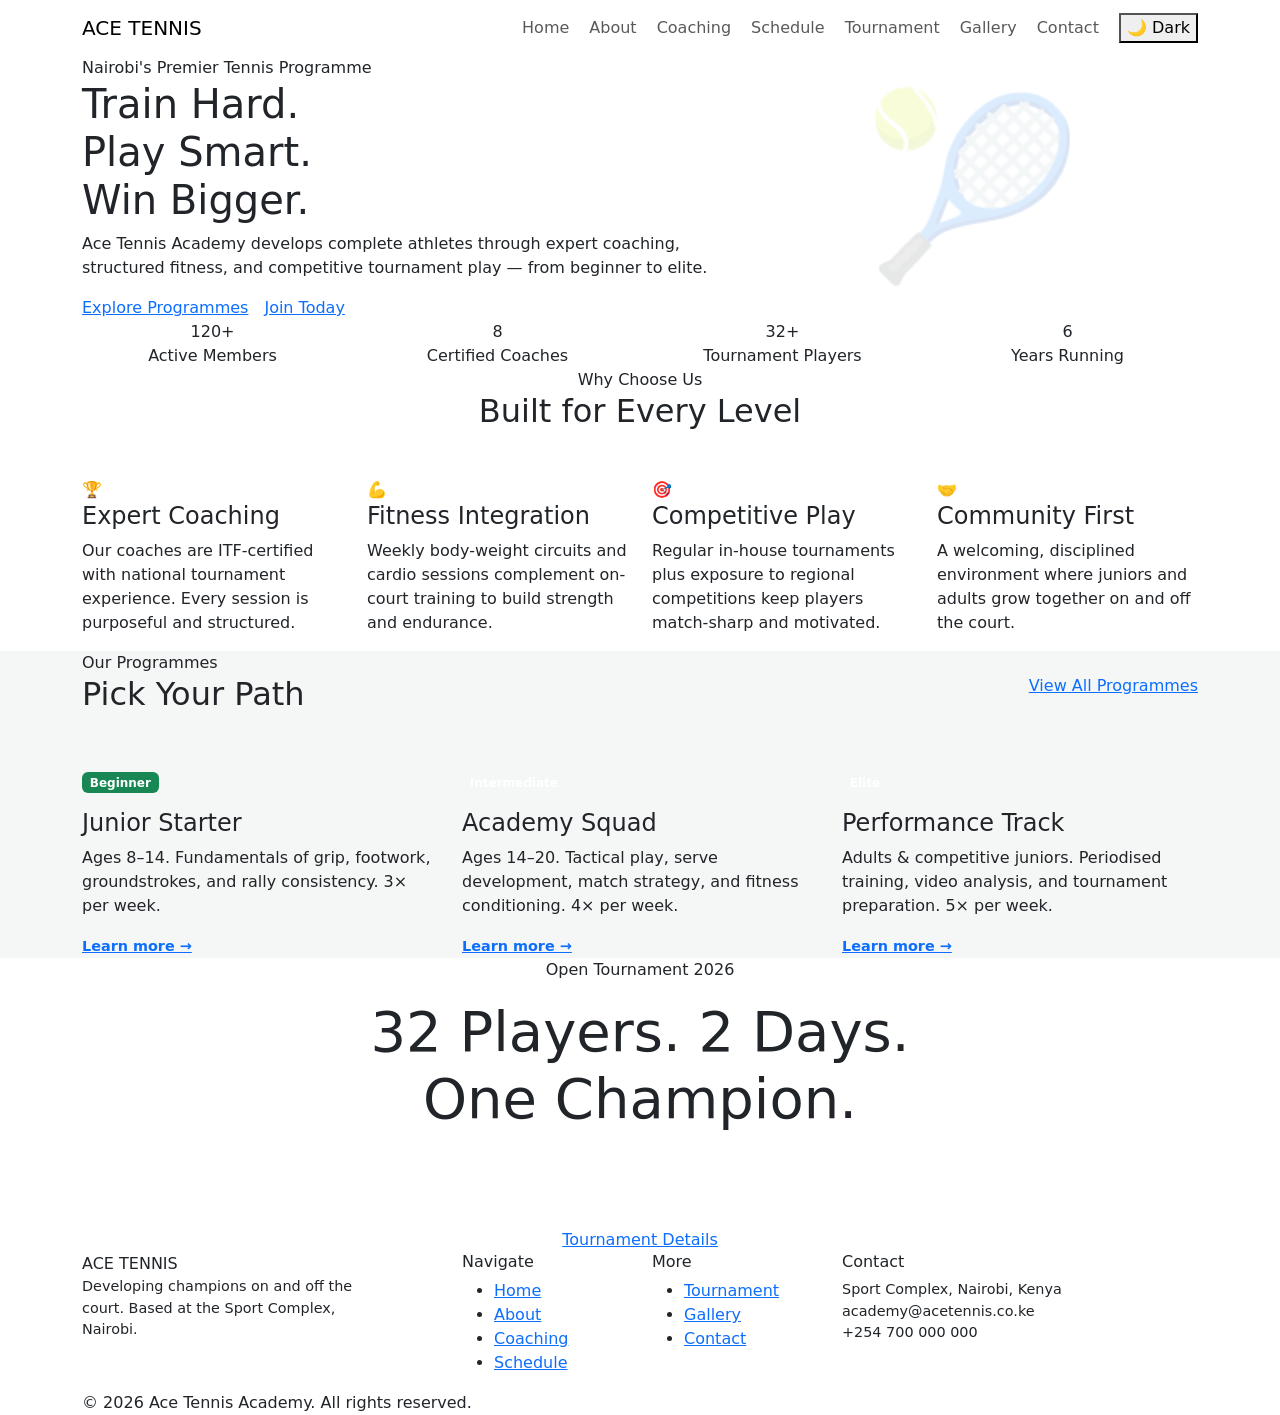
==== tennis-academy/index.html @ 1da019b3 "Add index.html" ====
<!DOCTYPE html>
<html lang="en">
<head>
  <meta charset="UTF-8" />
  <meta name="viewport" content="width=device-width, initial-scale=1.0" />
  <title>Ace Tennis Academy | Home</title>
  <link rel="stylesheet" href="https://cdn.jsdelivr.net/npm/bootstrap@5.3.3/dist/css/bootstrap.min.css" />
  <link rel="stylesheet" href="css/style.css" />
</head>
<body>

<!-- ── Navbar ── -->
<nav class="navbar navbar-expand-lg sticky-top">
  <div class="container">
    <a class="navbar-brand" href="index.html">ACE <span>TENNIS</span></a>
    <button class="navbar-toggler" type="button" data-bs-toggle="collapse" data-bs-target="#navMenu" aria-controls="navMenu" aria-expanded="false" aria-label="Toggle navigation">
      <span class="navbar-toggler-icon"></span>
    </button>
    <div class="collapse navbar-collapse" id="navMenu">
      <ul class="navbar-nav ms-auto align-items-lg-center gap-lg-1">
        <li class="nav-item"><a class="nav-link" href="index.html">Home</a></li>
        <li class="nav-item"><a class="nav-link" href="about.html">About</a></li>
        <li class="nav-item"><a class="nav-link" href="coaching.html">Coaching</a></li>
        <li class="nav-item"><a class="nav-link" href="schedule.html">Schedule</a></li>
        <li class="nav-item"><a class="nav-link" href="tournament.html">Tournament</a></li>
        <li class="nav-item"><a class="nav-link" href="gallery.html">Gallery</a></li>
        <li class="nav-item"><a class="nav-link" href="contact.html">Contact</a></li>
        <li class="nav-item ms-lg-2">
          <button id="darkModeToggle">🌙 Dark</button>
        </li>
      </ul>
    </div>
  </div>
</nav>

<!-- ── Hero ── -->
<section class="hero">
  <div class="container">
    <div class="row align-items-center">
      <div class="col-lg-7">
        <span class="hero-tag">Nairobi's Premier Tennis Programme</span>
        <h1>Train Hard.<br><span>Play Smart.</span><br>Win Bigger.</h1>
        <p>Ace Tennis Academy develops complete athletes through expert coaching, structured fitness, and competitive tournament play — from beginner to elite.</p>
        <div class="d-flex flex-wrap gap-3">
          <a href="coaching.html" class="btn-gold">Explore Programmes</a>
          <a href="contact.html" class="btn-outline-gold">Join Today</a>
        </div>
      </div>
      <div class="col-lg-5 d-none d-lg-block text-center mt-4 mt-lg-0">
        <div style="font-size: 11rem; opacity: 0.15; line-height:1;">🎾</div>
      </div>
    </div>
  </div>
  <div class="hero-court-line"></div>
</section>

<!-- ── Stats ── -->
<div class="stats-bar">
  <div class="container">
    <div class="row g-4 text-center">
      <div class="col-6 col-md-3 stat-item reveal">
        <div class="stat-number">120+</div>
        <div class="stat-label">Active Members</div>
      </div>
      <div class="col-6 col-md-3 stat-item reveal">
        <div class="stat-number">8</div>
        <div class="stat-label">Certified Coaches</div>
      </div>
      <div class="col-6 col-md-3 stat-item reveal">
        <div class="stat-number">32+</div>
        <div class="stat-label">Tournament Players</div>
      </div>
      <div class="col-6 col-md-3 stat-item reveal">
        <div class="stat-number">6</div>
        <div class="stat-label">Years Running</div>
      </div>
    </div>
  </div>
</div>

<!-- ── Why Ace ── -->
<section>
  <div class="container">
    <div class="text-center mb-5 reveal">
      <span class="section-eyebrow">Why Choose Us</span>
      <h2 class="section-title">Built for Every Level</h2>
      <div class="section-divider mx-auto"></div>
    </div>
    <div class="row g-4">
      <div class="col-md-6 col-lg-3 reveal">
        <div class="card-feature">
          <div class="card-feature-icon">🏆</div>
          <h4>Expert Coaching</h4>
          <p>Our coaches are ITF-certified with national tournament experience. Every session is purposeful and structured.</p>
        </div>
      </div>
      <div class="col-md-6 col-lg-3 reveal">
        <div class="card-feature">
          <div class="card-feature-icon">💪</div>
          <h4>Fitness Integration</h4>
          <p>Weekly body-weight circuits and cardio sessions complement on-court training to build strength and endurance.</p>
        </div>
      </div>
      <div class="col-md-6 col-lg-3 reveal">
        <div class="card-feature">
          <div class="card-feature-icon">🎯</div>
          <h4>Competitive Play</h4>
          <p>Regular in-house tournaments plus exposure to regional competitions keep players match-sharp and motivated.</p>
        </div>
      </div>
      <div class="col-md-6 col-lg-3 reveal">
        <div class="card-feature">
          <div class="card-feature-icon">🤝</div>
          <h4>Community First</h4>
          <p>A welcoming, disciplined environment where juniors and adults grow together on and off the court.</p>
        </div>
      </div>
    </div>
  </div>
</section>

<!-- ── Programmes Preview ── -->
<section style="background: #f4f7f5;">
  <div class="container">
    <div class="row align-items-center mb-5">
      <div class="col-md-8 reveal">
        <span class="section-eyebrow">Our Programmes</span>
        <h2 class="section-title">Pick Your Path</h2>
        <div class="section-divider"></div>
      </div>
      <div class="col-md-4 text-md-end reveal">
        <a href="coaching.html" class="btn-gold">View All Programmes</a>
      </div>
    </div>
    <div class="row g-4">
      <div class="col-md-4 reveal">
        <div class="card-feature">
          <span class="badge bg-success mb-3">Beginner</span>
          <h4>Junior Starter</h4>
          <p>Ages 8–14. Fundamentals of grip, footwork, groundstrokes, and rally consistency. 3× per week.</p>
          <a href="coaching.html" class="text-green fw-semibold" style="font-size:0.9rem;">Learn more →</a>
        </div>
      </div>
      <div class="col-md-4 reveal">
        <div class="card-feature">
          <span class="badge mb-3" style="background:var(--green-mid);">Intermediate</span>
          <h4>Academy Squad</h4>
          <p>Ages 14–20. Tactical play, serve development, match strategy, and fitness conditioning. 4× per week.</p>
          <a href="coaching.html" class="text-green fw-semibold" style="font-size:0.9rem;">Learn more →</a>
        </div>
      </div>
      <div class="col-md-4 reveal">
        <div class="card-feature">
          <span class="badge mb-3" style="background:var(--dark);">Elite</span>
          <h4>Performance Track</h4>
          <p>Adults & competitive juniors. Periodised training, video analysis, and tournament preparation. 5× per week.</p>
          <a href="coaching.html" class="text-green fw-semibold" style="font-size:0.9rem;">Learn more →</a>
        </div>
      </div>
    </div>
  </div>
</section>

<!-- ── Tournament CTA ── -->
<section style="background: var(--green-dark); color: var(--white);">
  <div class="container text-center reveal">
    <span class="hero-tag mb-3 d-inline-block">Open Tournament 2026</span>
    <h2 style="font-size: clamp(2rem,5vw,3.5rem); color: var(--white);">32 Players. 2 Days.<br>One Champion.</h2>
    <p style="color: rgba(255,255,255,0.75); max-width: 500px; margin: 1rem auto 2rem;">Group stage + knockout format. Register now — spots are limited.</p>
    <a href="tournament.html" class="btn-gold">Tournament Details</a>
  </div>
</section>

<!-- ── Footer ── -->
<footer>
  <div class="container">
    <div class="row g-4">
      <div class="col-lg-4">
        <div class="footer-brand">ACE <span>TENNIS</span></div>
        <p style="font-size:0.9rem; max-width:280px;">Developing champions on and off the court. Based at the Sport Complex, Nairobi.</p>
      </div>
      <div class="col-6 col-lg-2">
        <h6>Navigate</h6>
        <ul class="footer-links">
          <li><a href="index.html">Home</a></li>
          <li><a href="about.html">About</a></li>
          <li><a href="coaching.html">Coaching</a></li>
          <li><a href="schedule.html">Schedule</a></li>
        </ul>
      </div>
      <div class="col-6 col-lg-2">
        <h6>More</h6>
        <ul class="footer-links">
          <li><a href="tournament.html">Tournament</a></li>
          <li><a href="gallery.html">Gallery</a></li>
          <li><a href="contact.html">Contact</a></li>
        </ul>
      </div>
      <div class="col-lg-4">
        <h6>Contact</h6>
        <p style="font-size:0.9rem;">Sport Complex, Nairobi, Kenya<br>
        academy@acetennis.co.ke<br>
        +254 700 000 000</p>
      </div>
    </div>
    <div class="footer-bottom">
      &copy; 2026 Ace Tennis Academy. All rights reserved.
    </div>
  </div>
</footer>

<script src="https://cdn.jsdelivr.net/npm/bootstrap@5.3.3/dist/js/bootstrap.bundle.min.js"></script>
<script src="js/main.js"></script>
</body>
</html>
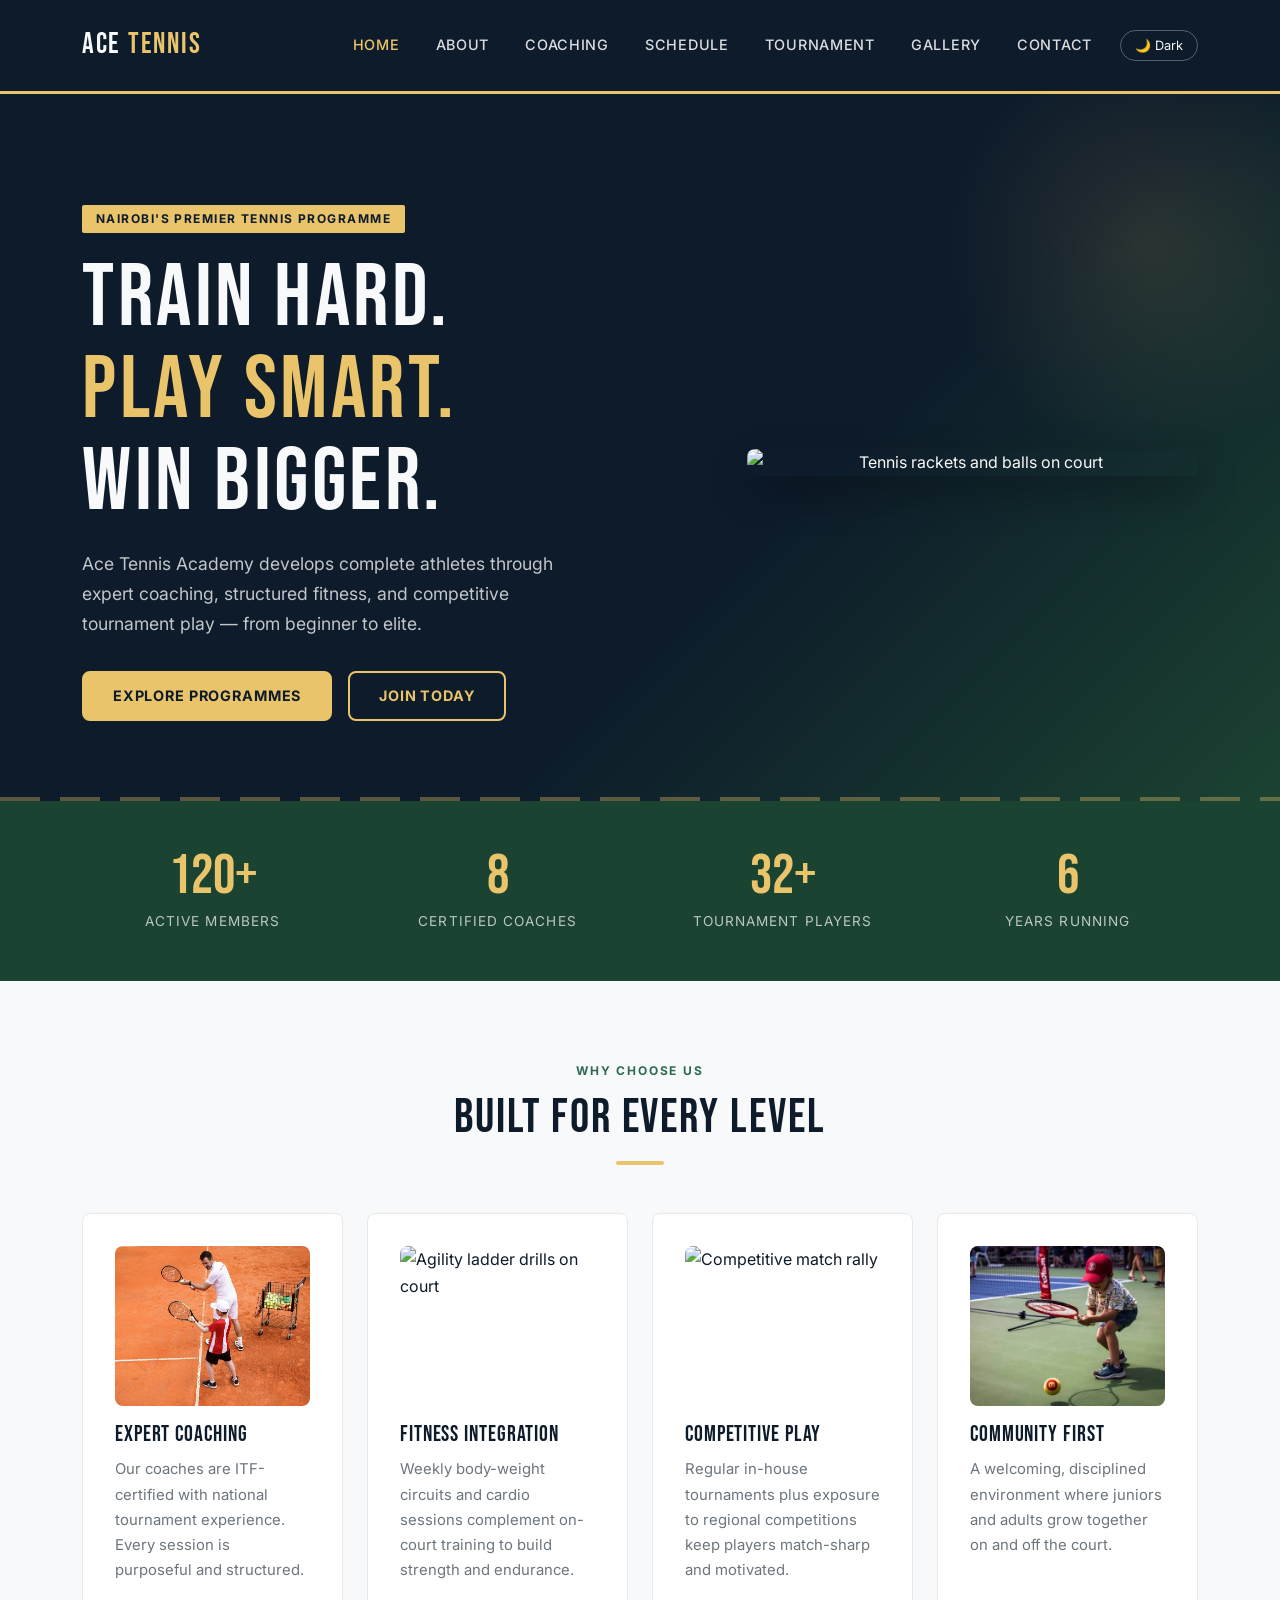
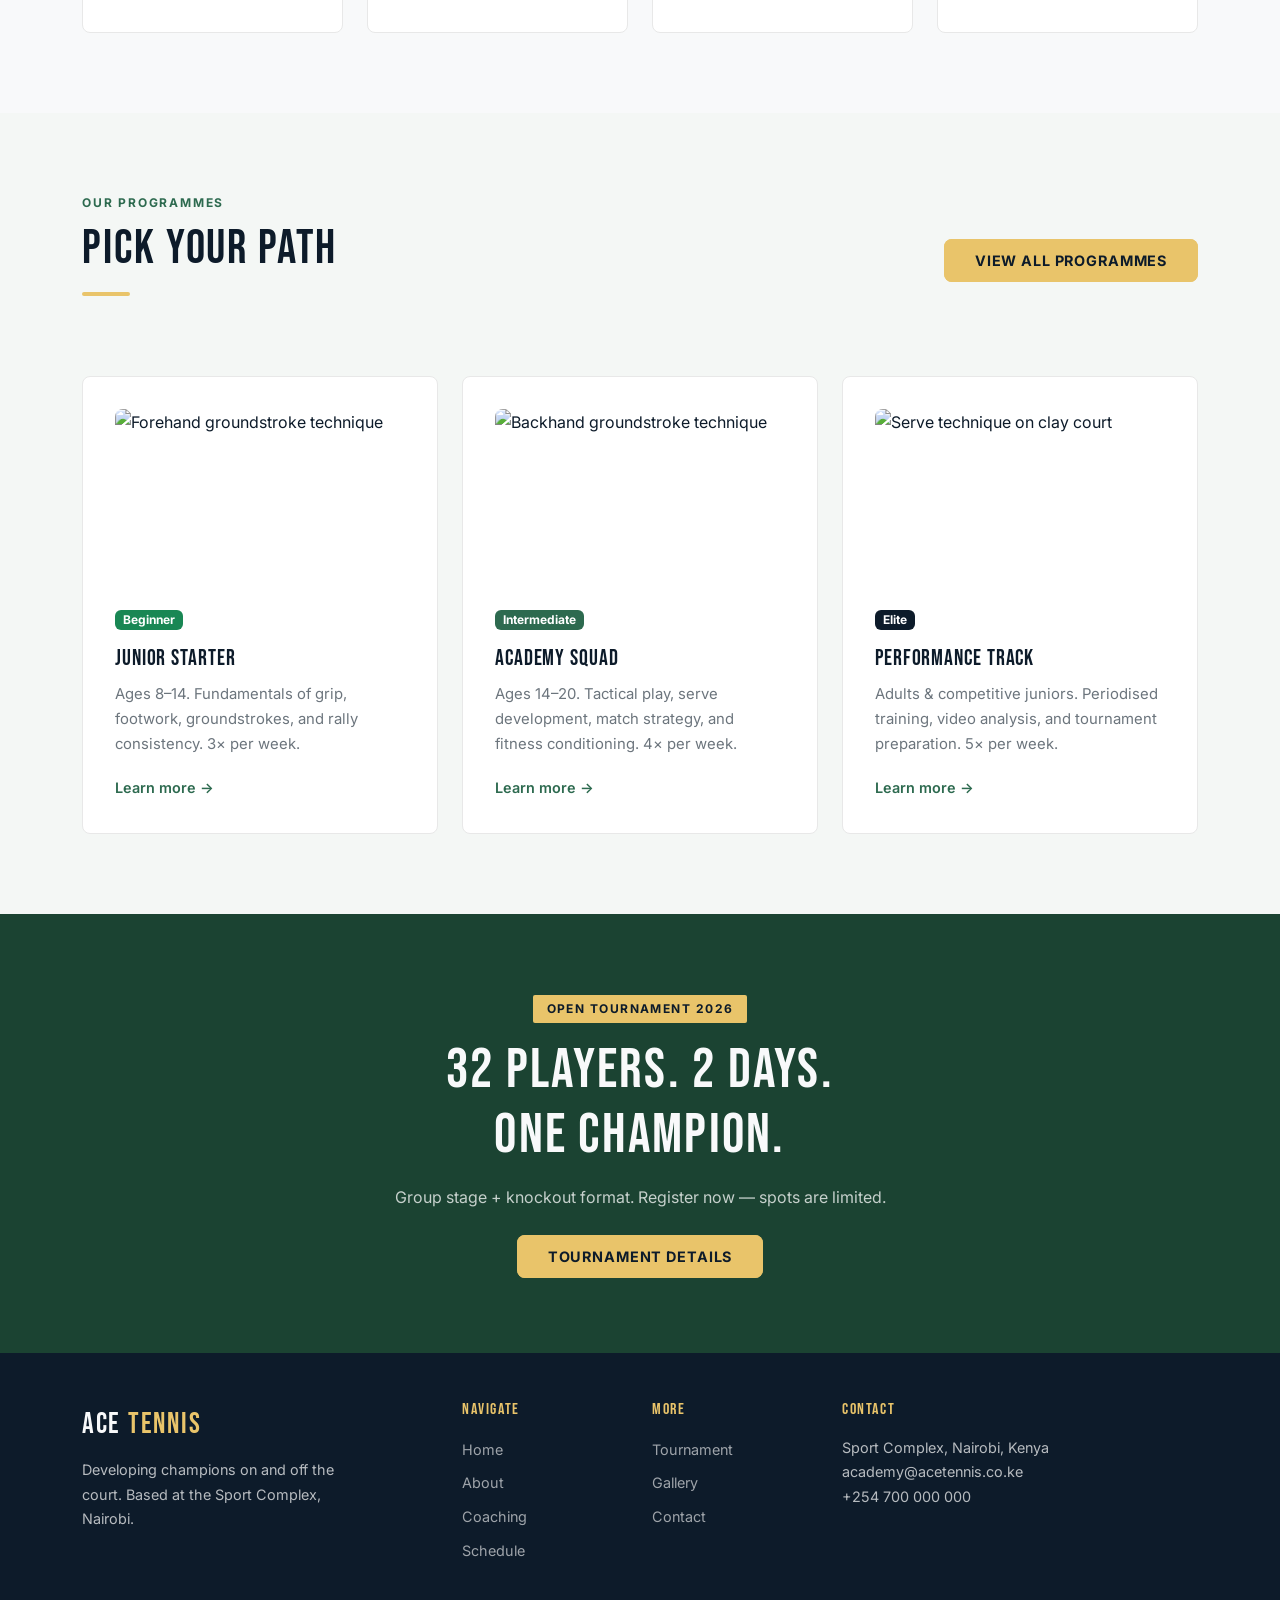
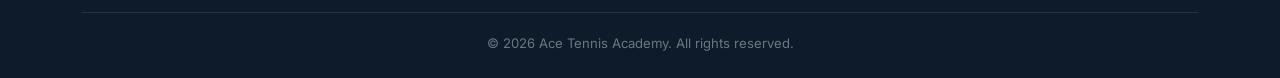
==== commit 15e661e1: "Replace homepage hero emoji with real photo and add images to feature cards" ====
--- a/tennis-academy/index.html
+++ b/tennis-academy/index.html
@@ -4,12 +4,15 @@
   <meta charset="UTF-8" />
   <meta name="viewport" content="width=device-width, initial-scale=1.0" />
   <title>Ace Tennis Academy | Home</title>
+  <!-- bootstrap first, then our custom styles on top -->
   <link rel="stylesheet" href="https://cdn.jsdelivr.net/npm/bootstrap@5.3.3/dist/css/bootstrap.min.css" />
   <link rel="stylesheet" href="css/style.css" />
 </head>
 <body>
 
-<!-- ── Navbar ── -->
+<!-- navbar — same markup on all 7 pages
+     sticky-top keeps it fixed while scrolling
+     navbar-expand-lg collapses to hamburger on mobile -->
 <nav class="navbar navbar-expand-lg sticky-top">
   <div class="container">
     <a class="navbar-brand" href="index.html">ACE <span>TENNIS</span></a>
@@ -33,7 +36,9 @@
   </div>
 </nav>
 
-<!-- ── Hero ── -->
+<!-- hero — big landing section with gradient background
+     col-lg-7/5 splits content and the decorative emoji on desktop
+     the emoji column is hidden on mobile (d-none d-lg-block) -->
 <section class="hero">
   <div class="container">
     <div class="row align-items-center">
@@ -47,14 +52,14 @@
         </div>
       </div>
       <div class="col-lg-5 d-none d-lg-block text-center mt-4 mt-lg-0">
-        <div style="font-size: 11rem; opacity: 0.15; line-height:1;">🎾</div>
+        <img src="images/gallery/hero-training.jpg" alt="Tennis rackets and balls on court" style="border-radius: var(--radius); max-height: 360px; object-fit: cover; box-shadow: 0 16px 40px rgba(0,0,0,0.3);">
       </div>
     </div>
   </div>
   <div class="hero-court-line"></div>
 </section>
 
-<!-- ── Stats ── -->
+<!-- stats — col-6 col-md-3 gives 2 columns on mobile, 4 on tablet+ -->
 <div class="stats-bar">
   <div class="container">
     <div class="row g-4 text-center">
@@ -78,7 +83,8 @@
   </div>
 </div>
 
-<!-- ── Why Ace ── -->
+<!-- why ace — 4 feature cards in a row
+     "reveal" class triggers the scroll-in animation from main.js -->
 <section>
   <div class="container">
     <div class="text-center mb-5 reveal">
@@ -89,28 +95,28 @@
     <div class="row g-4">
       <div class="col-md-6 col-lg-3 reveal">
         <div class="card-feature">
-          <div class="card-feature-icon">🏆</div>
+          <img src="images/gallery/coaching-session.jpg" alt="Coach training a junior player" style="width:100%; height:160px; object-fit:cover; border-radius:var(--radius); margin-bottom:1rem;">
           <h4>Expert Coaching</h4>
           <p>Our coaches are ITF-certified with national tournament experience. Every session is purposeful and structured.</p>
         </div>
       </div>
       <div class="col-md-6 col-lg-3 reveal">
         <div class="card-feature">
-          <div class="card-feature-icon">💪</div>
+          <img src="images/gallery/agility-ladder.jpg" alt="Agility ladder drills on court" style="width:100%; height:160px; object-fit:cover; border-radius:var(--radius); margin-bottom:1rem;">
           <h4>Fitness Integration</h4>
           <p>Weekly body-weight circuits and cardio sessions complement on-court training to build strength and endurance.</p>
         </div>
       </div>
       <div class="col-md-6 col-lg-3 reveal">
         <div class="card-feature">
-          <div class="card-feature-icon">🎯</div>
+          <img src="images/gallery/tournament-rally.jpg" alt="Competitive match rally" style="width:100%; height:160px; object-fit:cover; border-radius:var(--radius); margin-bottom:1rem;">
           <h4>Competitive Play</h4>
           <p>Regular in-house tournaments plus exposure to regional competitions keep players match-sharp and motivated.</p>
         </div>
       </div>
       <div class="col-md-6 col-lg-3 reveal">
         <div class="card-feature">
-          <div class="card-feature-icon">🤝</div>
+          <img src="images/gallery/young-beginner.jpg" alt="Young beginner learning tennis" style="width:100%; height:160px; object-fit:cover; border-radius:var(--radius); margin-bottom:1rem;">
           <h4>Community First</h4>
           <p>A welcoming, disciplined environment where juniors and adults grow together on and off the court.</p>
         </div>
@@ -119,7 +125,7 @@
   </div>
 </section>
 
-<!-- ── Programmes Preview ── -->
+<!-- programmes preview — shows 3 of the 6 programmes, links to full coaching page -->
 <section style="background: #f4f7f5;">
   <div class="container">
     <div class="row align-items-center mb-5">
@@ -135,6 +141,7 @@
     <div class="row g-4">
       <div class="col-md-4 reveal">
         <div class="card-feature">
+          <img src="images/gallery/forehand-drill.jpg" alt="Forehand groundstroke technique" style="width:100%; height:180px; object-fit:cover; border-radius:var(--radius); margin-bottom:1rem;">
           <span class="badge bg-success mb-3">Beginner</span>
           <h4>Junior Starter</h4>
           <p>Ages 8–14. Fundamentals of grip, footwork, groundstrokes, and rally consistency. 3× per week.</p>
@@ -143,6 +150,7 @@
       </div>
       <div class="col-md-4 reveal">
         <div class="card-feature">
+          <img src="images/gallery/backhand-drill.jpg" alt="Backhand groundstroke technique" style="width:100%; height:180px; object-fit:cover; border-radius:var(--radius); margin-bottom:1rem;">
           <span class="badge mb-3" style="background:var(--green-mid);">Intermediate</span>
           <h4>Academy Squad</h4>
           <p>Ages 14–20. Tactical play, serve development, match strategy, and fitness conditioning. 4× per week.</p>
@@ -151,6 +159,7 @@
       </div>
       <div class="col-md-4 reveal">
         <div class="card-feature">
+          <img src="images/gallery/serve-technique.jpg" alt="Serve technique on clay court" style="width:100%; height:180px; object-fit:cover; border-radius:var(--radius); margin-bottom:1rem;">
           <span class="badge mb-3" style="background:var(--dark);">Elite</span>
           <h4>Performance Track</h4>
           <p>Adults & competitive juniors. Periodised training, video analysis, and tournament preparation. 5× per week.</p>
@@ -161,7 +170,7 @@
   </div>
 </section>
 
-<!-- ── Tournament CTA ── -->
+<!-- tournament call to action -->
 <section style="background: var(--green-dark); color: var(--white);">
   <div class="container text-center reveal">
     <span class="hero-tag mb-3 d-inline-block">Open Tournament 2026</span>
@@ -171,7 +180,7 @@
   </div>
 </section>
 
-<!-- ── Footer ── -->
+<!-- footer — same on all pages -->
 <footer>
   <div class="container">
     <div class="row g-4">
--- a/tennis-academy/css/style.css
+++ b/tennis-academy/css/style.css
@@ -0,0 +1,535 @@
+/* style.css — all custom styles for the site
+   works on top of Bootstrap 5.3 which handles the grid and utilities */
+
+/* two fonts from google — Bebas Neue for headings, Inter for body */
+@import url('https://fonts.googleapis.com/css2?family=Bebas+Neue&family=Inter:wght@300;400;500;600;700&display=swap');
+
+/* colour palette + shared values
+   everything references these so if I change a colour it updates everywhere */
+:root {
+  --green-dark: #1B4332;
+  --green-mid:  #2D6A4F;
+  --gold:       #E9C46A;
+  --white:      #F8F9FA;
+  --dark:       #0D1B2A;
+  --grey:       #6C757D;
+  --radius:     8px;
+  --transition: 0.3s ease;
+}
+
+/* basic reset */
+*, *::before, *::after { box-sizing: border-box; margin: 0; padding: 0; }
+
+body {
+  font-family: 'Inter', sans-serif;
+  background-color: var(--white);
+  color: var(--dark);
+  line-height: 1.7;
+}
+
+h1, h2, h3, h4, h5, h6 {
+  font-family: 'Bebas Neue', sans-serif;
+  letter-spacing: 0.04em;
+  line-height: 1.15;
+}
+
+a { color: inherit; text-decoration: none; transition: color var(--transition); }
+
+img { max-width: 100%; display: block; }
+
+/* ── navbar ── */
+/* dark bg with gold underline, sticks to top on scroll */
+.navbar {
+  background-color: var(--dark) !important;
+  padding: 1rem 0;
+  border-bottom: 3px solid var(--gold);
+}
+
+.navbar-brand {
+  font-family: 'Bebas Neue', sans-serif;
+  font-size: 1.8rem;
+  color: var(--white) !important;
+  letter-spacing: 0.06em;
+}
+
+/* "TENNIS" part of the logo is gold */
+.navbar-brand span {
+  color: var(--gold);
+}
+
+.nav-link {
+  color: rgba(255,255,255,0.85) !important;
+  font-weight: 500;
+  font-size: 0.9rem;
+  letter-spacing: 0.05em;
+  text-transform: uppercase;
+  padding: 0.4rem 1rem !important;
+  transition: color var(--transition);
+}
+
+.nav-link:hover,
+.nav-link.active {
+  color: var(--gold) !important;
+}
+
+/* custom hamburger icon colour to match the theme */
+.navbar-toggler { border-color: var(--gold); }
+.navbar-toggler-icon {
+  background-image: url("data:image/svg+xml,%3csvg xmlns='http://www.w3.org/2000/svg' viewBox='0 0 30 30'%3e%3cpath stroke='%23E9C46A' stroke-linecap='round' stroke-miterlimit='10' stroke-width='2' d='M4 7h22M4 15h22M4 23h22'/%3e%3c/svg%3e");
+}
+
+/* ── hero (homepage) ── */
+.hero {
+  background: linear-gradient(135deg, var(--dark) 60%, var(--green-dark) 100%);
+  color: var(--white);
+  padding: 110px 0 80px;
+  position: relative;
+  overflow: hidden;
+}
+
+/* faint gold glow in the corner, just decorative */
+.hero::before {
+  content: '';
+  position: absolute;
+  top: -60px; right: -80px;
+  width: 420px; height: 420px;
+  border-radius: 50%;
+  background: radial-gradient(circle, rgba(233,196,106,0.12) 0%, transparent 70%);
+  pointer-events: none;
+}
+
+/* small gold tag above the hero heading */
+.hero-tag {
+  display: inline-block;
+  background: var(--gold);
+  color: var(--dark);
+  font-size: 0.75rem;
+  font-weight: 700;
+  letter-spacing: 0.12em;
+  text-transform: uppercase;
+  padding: 4px 14px;
+  border-radius: 2px;
+  margin-bottom: 1.2rem;
+}
+
+/* clamp = responsive font size without needing a media query */
+.hero h1 {
+  font-size: clamp(3rem, 8vw, 5.5rem);
+  line-height: 1.05;
+  margin-bottom: 1.2rem;
+}
+
+.hero h1 span { color: var(--gold); }
+
+.hero p {
+  font-size: 1.1rem;
+  color: rgba(255,255,255,0.75);
+  max-width: 520px;
+  margin-bottom: 2rem;
+}
+
+/* dashed gold line at the bottom of the hero */
+.hero-court-line {
+  position: absolute;
+  bottom: 0; left: 0; right: 0;
+  height: 4px;
+  background: repeating-linear-gradient(90deg, var(--gold) 0, var(--gold) 40px, transparent 40px, transparent 60px);
+  opacity: 0.35;
+}
+
+/* ── buttons ── */
+/* two variants: filled gold and outlined gold — they swap on hover */
+.btn-gold {
+  background: var(--gold);
+  color: var(--dark);
+  font-weight: 700;
+  font-size: 0.9rem;
+  letter-spacing: 0.06em;
+  text-transform: uppercase;
+  padding: 0.7rem 1.8rem;
+  border-radius: var(--radius);
+  border: 2px solid var(--gold);
+  transition: background var(--transition), color var(--transition);
+}
+
+.btn-gold:hover {
+  background: transparent;
+  color: var(--gold);
+}
+
+.btn-outline-gold {
+  background: transparent;
+  color: var(--gold);
+  font-weight: 700;
+  font-size: 0.9rem;
+  letter-spacing: 0.06em;
+  text-transform: uppercase;
+  padding: 0.7rem 1.8rem;
+  border-radius: var(--radius);
+  border: 2px solid var(--gold);
+  transition: background var(--transition), color var(--transition);
+}
+
+.btn-outline-gold:hover {
+  background: var(--gold);
+  color: var(--dark);
+}
+
+/* ── section headings ── */
+/* eyebrow = small label, title = big heading, divider = gold bar underneath */
+.section-eyebrow {
+  display: block;
+  font-size: 0.75rem;
+  font-weight: 700;
+  letter-spacing: 0.15em;
+  text-transform: uppercase;
+  color: var(--green-mid);
+  margin-bottom: 0.5rem;
+}
+
+.section-title {
+  font-size: clamp(2rem, 5vw, 3rem);
+  color: var(--dark);
+  margin-bottom: 1rem;
+}
+
+.section-divider {
+  width: 48px;
+  height: 4px;
+  background: var(--gold);
+  border-radius: 2px;
+  margin-bottom: 2rem;
+}
+
+/* ── stats bar (homepage) ── */
+.stats-bar {
+  background: var(--green-dark);
+  color: var(--white);
+  padding: 3rem 0;
+}
+
+.stat-item { text-align: center; }
+
+.stat-number {
+  font-family: 'Bebas Neue', sans-serif;
+  font-size: 3.5rem;
+  color: var(--gold);
+  line-height: 1;
+}
+
+.stat-label {
+  font-size: 0.85rem;
+  letter-spacing: 0.08em;
+  text-transform: uppercase;
+  color: rgba(255,255,255,0.7);
+  margin-top: 0.3rem;
+}
+
+/* ── feature cards ── */
+/* used all over the site — white box that lifts on hover */
+.card-feature {
+  background: #fff;
+  border: 1px solid #e8e8e8;
+  border-radius: var(--radius);
+  padding: 2rem;
+  height: 100%;
+  transition: transform var(--transition), box-shadow var(--transition);
+}
+
+.card-feature:hover {
+  transform: translateY(-4px);
+  box-shadow: 0 12px 32px rgba(0,0,0,0.1);
+}
+
+.card-feature-icon {
+  font-size: 2.2rem;
+  margin-bottom: 1rem;
+}
+
+.card-feature h4 {
+  font-size: 1.4rem;
+  margin-bottom: 0.6rem;
+  color: var(--dark);
+}
+
+.card-feature p {
+  font-size: 0.93rem;
+  color: var(--grey);
+}
+
+/* ── programme cards (coaching page) ── */
+/* coloured header + white body, different header colour per programme */
+.programme-card {
+  border-radius: var(--radius);
+  overflow: hidden;
+  border: 1px solid #e0e0e0;
+  transition: box-shadow var(--transition);
+}
+
+.programme-card:hover { box-shadow: 0 8px 24px rgba(0,0,0,0.12); }
+
+.programme-card-header {
+  background: var(--green-dark);
+  color: var(--white);
+  padding: 1.5rem;
+}
+
+.programme-card-header h3 { font-size: 1.6rem; }
+
+.programme-card-body {
+  padding: 1.5rem;
+  background: #fff;
+}
+
+.programme-card-body ul {
+  padding-left: 1.2rem;
+  color: var(--grey);
+  font-size: 0.93rem;
+}
+
+.programme-card-body ul li { margin-bottom: 0.4rem; }
+
+/* ── schedule table ── */
+.schedule-table th {
+  background: var(--green-dark);
+  color: var(--gold);
+  font-family: 'Bebas Neue', sans-serif;
+  font-size: 1rem;
+  letter-spacing: 0.08em;
+  border: none !important;
+}
+
+.schedule-table td {
+  vertical-align: middle;
+  font-size: 0.92rem;
+  border-color: #e8e8e8 !important;
+}
+
+.schedule-table tr:hover td { background: #f0f7f4; }
+
+/* pill-shaped badges inside the schedule cells */
+.badge-session {
+  font-size: 0.75rem;
+  font-weight: 600;
+  padding: 4px 10px;
+  border-radius: 20px;
+}
+
+/* ── gallery ── */
+.gallery-grid {
+  display: grid;
+  grid-template-columns: repeat(auto-fill, minmax(280px, 1fr));
+  gap: 1rem;
+}
+
+.gallery-item {
+  border-radius: var(--radius);
+  overflow: hidden;
+  aspect-ratio: 4/3;
+  cursor: pointer;
+  position: relative;
+}
+
+/* object-fit: cover crops the image to fill without stretching */
+.gallery-item img {
+  width: 100%; height: 100%;
+  object-fit: cover;
+  transition: transform 0.4s ease;
+}
+
+.gallery-item:hover img { transform: scale(1.05); }
+
+/* green tint that fades in on hover */
+.gallery-overlay {
+  position: absolute;
+  inset: 0;
+  background: rgba(27,67,50,0.7);
+  display: flex;
+  align-items: center;
+  justify-content: center;
+  opacity: 0;
+  transition: opacity 0.3s ease;
+  color: var(--white);
+  font-size: 1.8rem;
+}
+
+.gallery-item:hover .gallery-overlay { opacity: 1; }
+
+/* ── contact form ── */
+.contact-section { background: var(--white); }
+
+.form-control, .form-select {
+  border: 2px solid #e0e0e0;
+  border-radius: var(--radius);
+  padding: 0.75rem 1rem;
+  font-size: 0.93rem;
+  transition: border-color var(--transition);
+}
+
+/* green focus ring instead of bootstrap's default blue */
+.form-control:focus, .form-select:focus {
+  border-color: var(--green-mid);
+  box-shadow: 0 0 0 3px rgba(45,106,79,0.15);
+}
+
+.form-label {
+  font-weight: 600;
+  font-size: 0.85rem;
+  letter-spacing: 0.04em;
+  margin-bottom: 0.4rem;
+  color: var(--dark);
+}
+
+/* these get toggled by JS validation in main.js */
+.is-invalid { border-color: #dc3545 !important; }
+.invalid-feedback { font-size: 0.8rem; }
+
+/* ── contact info cards ── */
+.info-card {
+  background: var(--green-dark);
+  color: var(--white);
+  border-radius: var(--radius);
+  padding: 2rem;
+  margin-bottom: 1rem;
+}
+
+.info-card h5 {
+  font-size: 1.2rem;
+  color: var(--gold);
+  margin-bottom: 0.5rem;
+}
+
+.info-card p { font-size: 0.93rem; color: rgba(255,255,255,0.8); margin: 0; }
+
+/* ── tournament page ── */
+.group-table th {
+  background: var(--dark);
+  color: var(--gold);
+  font-family: 'Bebas Neue', sans-serif;
+  font-size: 1rem;
+  letter-spacing: 0.06em;
+}
+
+.bracket-stage {
+  text-align: center;
+  padding: 1rem;
+}
+
+.bracket-stage h5 {
+  font-size: 1.3rem;
+  color: var(--green-dark);
+  border-bottom: 2px solid var(--gold);
+  padding-bottom: 0.4rem;
+  margin-bottom: 1rem;
+}
+
+.match-card {
+  background: #fff;
+  border: 1px solid #ddd;
+  border-radius: var(--radius);
+  padding: 0.75rem 1rem;
+  margin-bottom: 0.5rem;
+  font-size: 0.88rem;
+}
+
+/* ── page hero (inner pages) ── */
+/* same gradient as the homepage hero but smaller */
+.page-hero {
+  background: linear-gradient(135deg, var(--dark) 0%, var(--green-dark) 100%);
+  color: var(--white);
+  padding: 80px 0 60px;
+  text-align: center;
+}
+
+.page-hero h1 { font-size: clamp(2.5rem, 6vw, 4rem); }
+.page-hero p { color: rgba(255,255,255,0.7); font-size: 1.05rem; }
+
+/* ── footer ── */
+footer {
+  background: var(--dark);
+  color: rgba(255,255,255,0.7);
+  padding: 3rem 0 1.5rem;
+  border-top: 3px solid var(--green-dark);
+}
+
+.footer-brand {
+  font-family: 'Bebas Neue', sans-serif;
+  font-size: 1.8rem;
+  color: var(--white);
+  letter-spacing: 0.06em;
+  margin-bottom: 0.5rem;
+}
+
+.footer-brand span { color: var(--gold); }
+
+footer h6 {
+  color: var(--gold);
+  font-family: 'Bebas Neue', sans-serif;
+  font-size: 1rem;
+  letter-spacing: 0.1em;
+  margin-bottom: 1rem;
+}
+
+.footer-links { list-style: none; padding: 0; }
+.footer-links li { margin-bottom: 0.4rem; }
+.footer-links a {
+  color: rgba(255,255,255,0.6);
+  font-size: 0.9rem;
+  transition: color var(--transition);
+}
+.footer-links a:hover { color: var(--gold); }
+
+.footer-bottom {
+  border-top: 1px solid rgba(255,255,255,0.1);
+  margin-top: 2rem;
+  padding-top: 1.2rem;
+  text-align: center;
+  font-size: 0.82rem;
+  color: rgba(255,255,255,0.4);
+}
+
+/* ── dark mode ── */
+/* toggled by adding/removing .dark-mode on <body> via JS */
+body.dark-mode {
+  background: #0D1B2A;
+  color: #e0e0e0;
+}
+
+body.dark-mode .card-feature,
+body.dark-mode .programme-card-body,
+body.dark-mode .match-card {
+  background: #162032;
+  border-color: #223044;
+  color: #e0e0e0;
+}
+
+body.dark-mode .section-title { color: var(--white); }
+body.dark-mode .card-feature p { color: #aaa; }
+
+#darkModeToggle {
+  background: transparent;
+  border: 1px solid rgba(255,255,255,0.3);
+  color: var(--white);
+  border-radius: 20px;
+  padding: 4px 14px;
+  font-size: 0.8rem;
+  cursor: pointer;
+  transition: border-color var(--transition);
+}
+
+#darkModeToggle:hover { border-color: var(--gold); color: var(--gold); }
+
+/* ── utilities ── */
+.bg-green-dark { background-color: var(--green-dark) !important; }
+.bg-dark-custom { background-color: var(--dark) !important; }
+.text-gold { color: var(--gold) !important; }
+.text-green { color: var(--green-mid) !important; }
+
+section { padding: 80px 0; }
+
+/* ── mobile ── */
+@media (max-width: 768px) {
+  section { padding: 50px 0; }
+  .hero { padding: 80px 0 60px; }
+  .stat-number { font-size: 2.5rem; }
+}
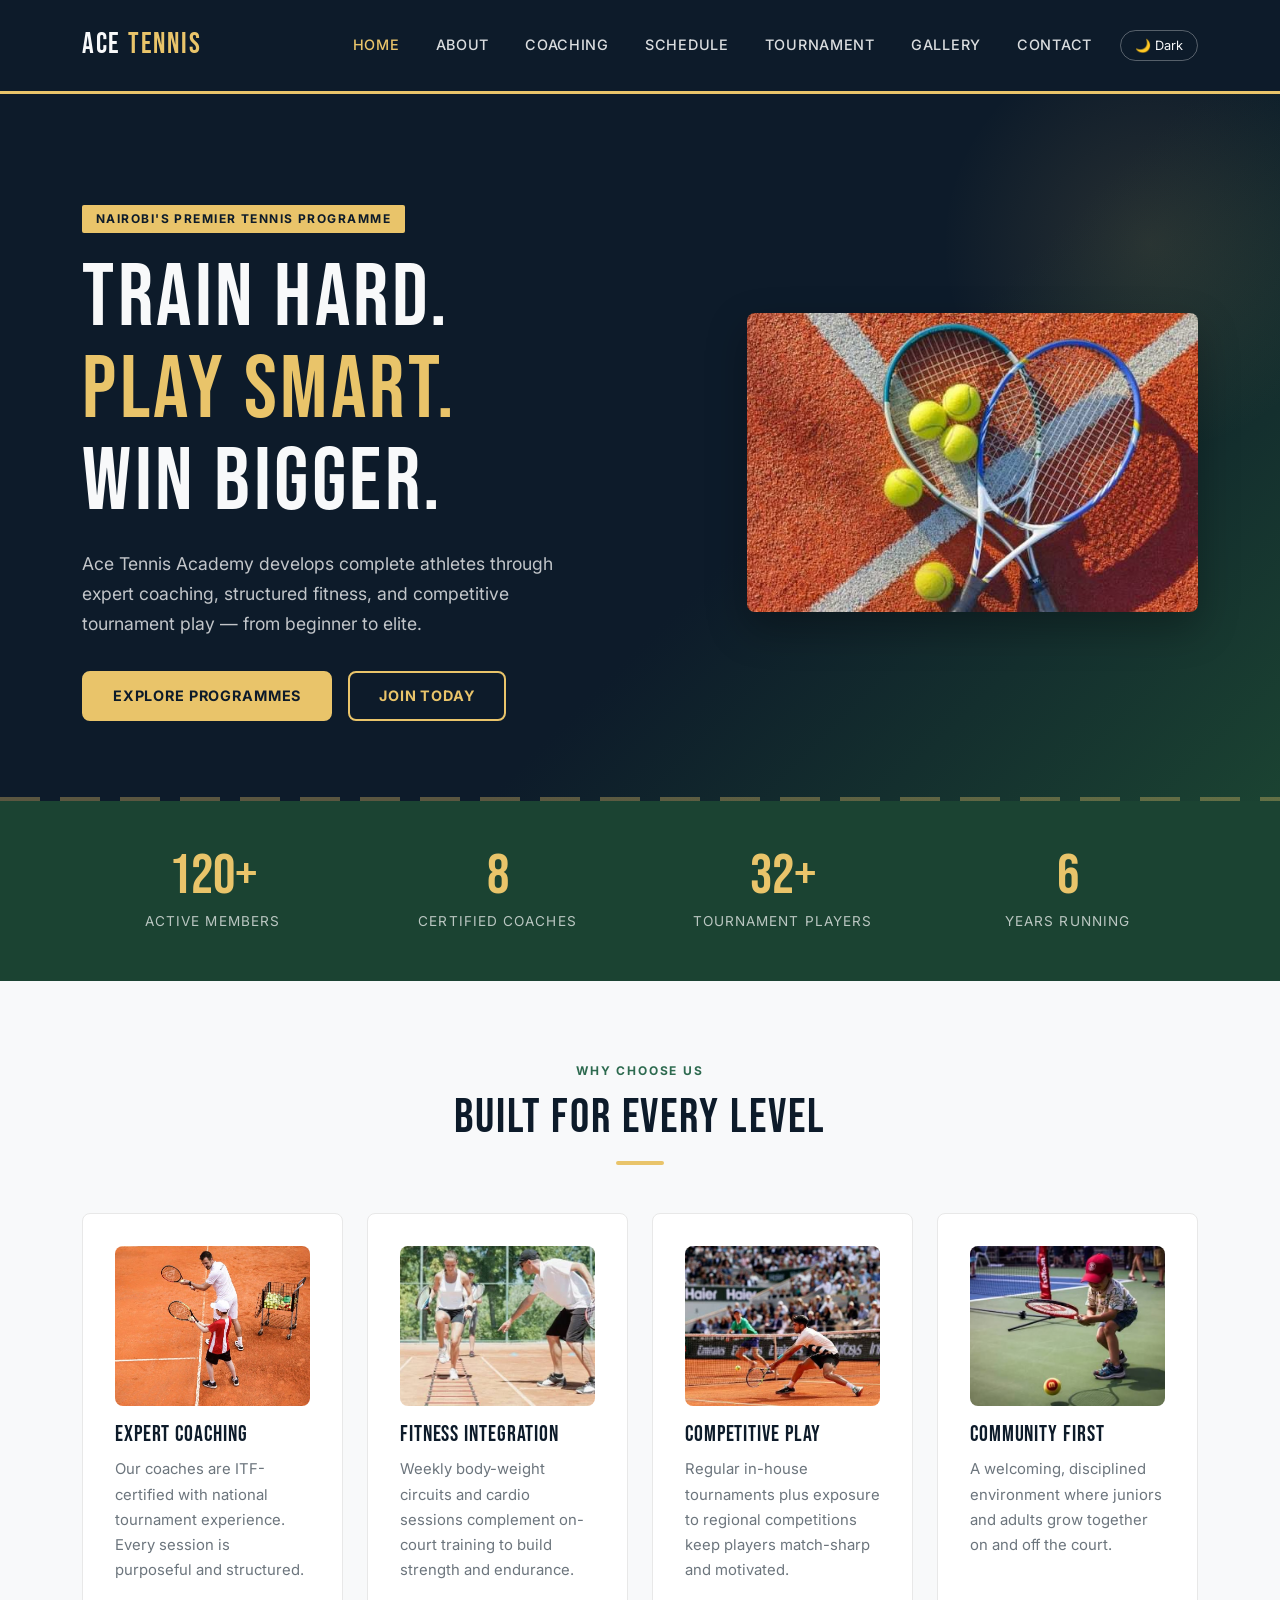
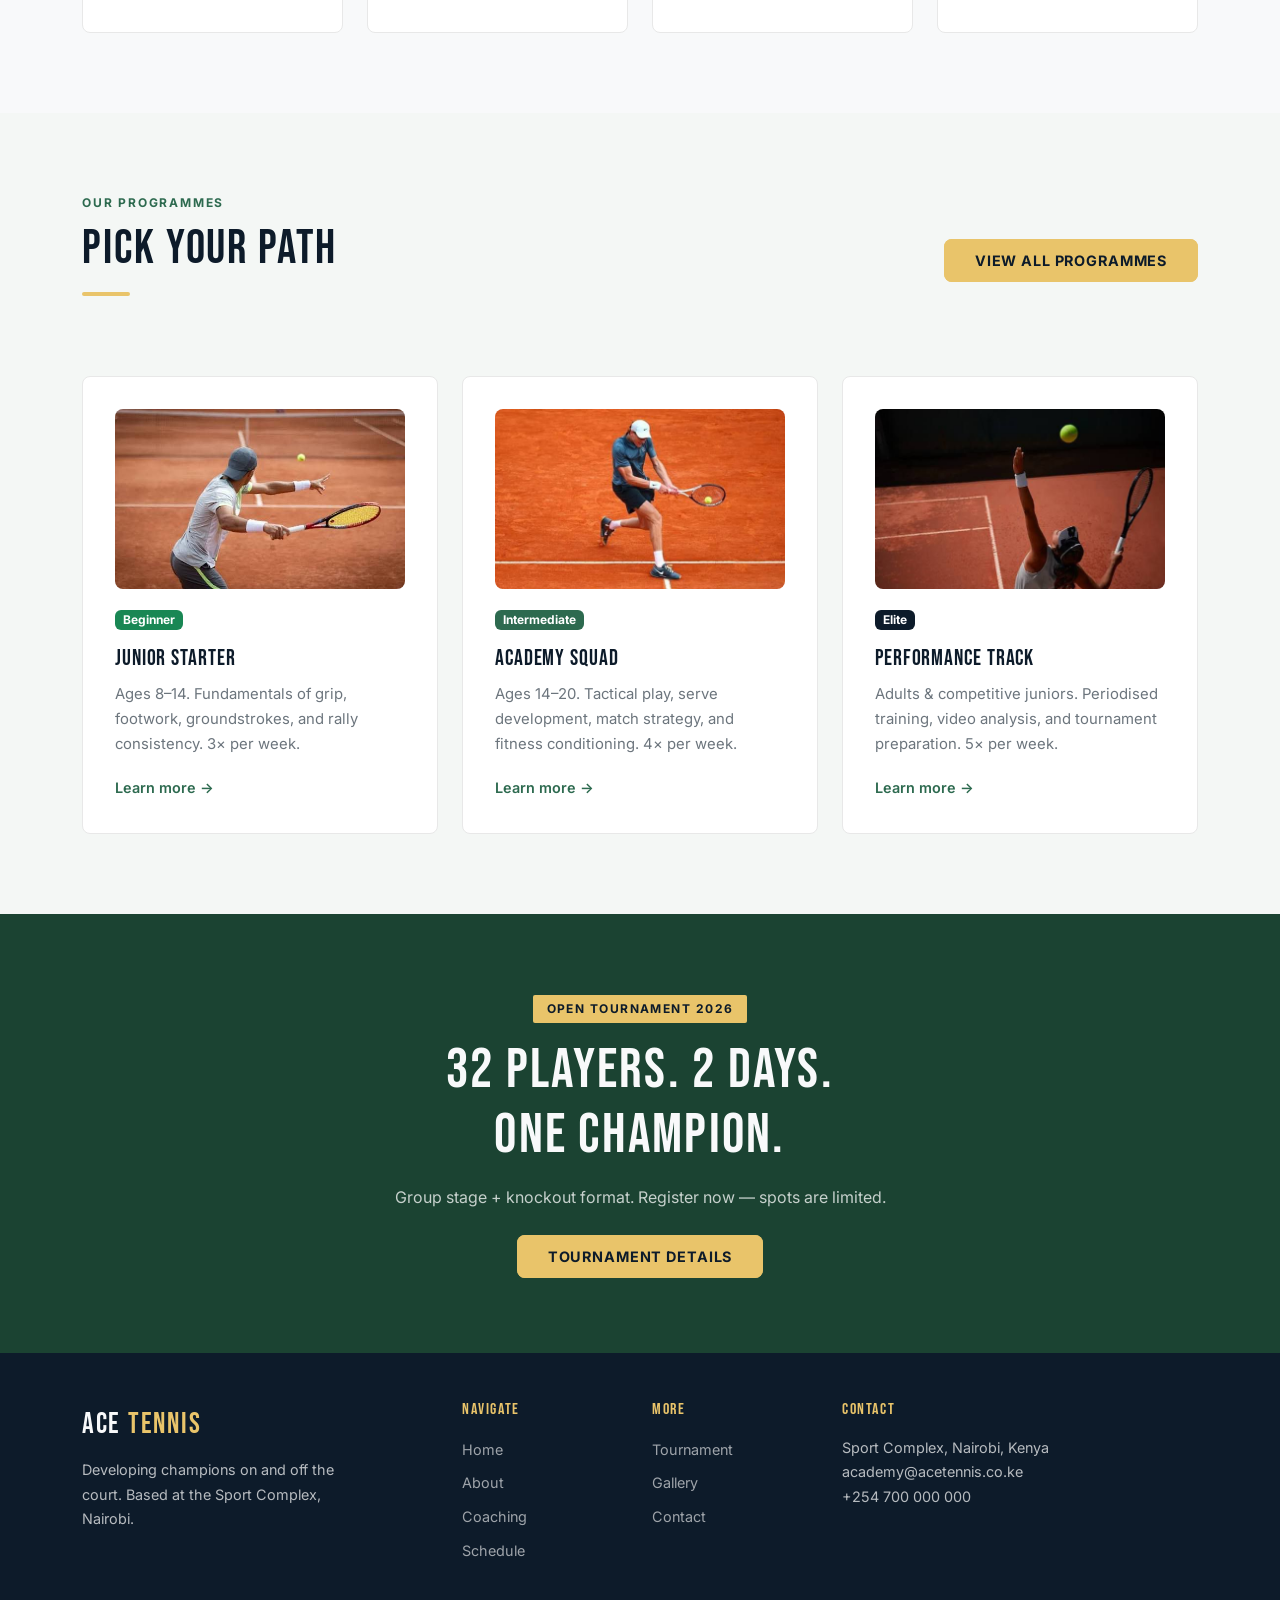
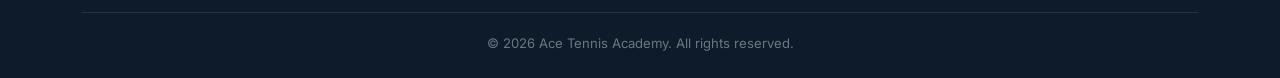
==== commit 347af2d1: "Complete Milestone: Tennis Academy website" ====
--- a/tennis-academy/index.html
+++ b/tennis-academy/index.html
@@ -1,18 +1,22 @@
 <!DOCTYPE html>
 <html lang="en">
 <head>
+  <!-- Character encoding and responsive viewport meta tag -->
   <meta charset="UTF-8" />
   <meta name="viewport" content="width=device-width, initial-scale=1.0" />
   <title>Ace Tennis Academy | Home</title>
-  <!-- bootstrap first, then our custom styles on top -->
+  <!-- Bootstrap 5.3 CSS framework for responsive grid and components -->
   <link rel="stylesheet" href="https://cdn.jsdelivr.net/npm/bootstrap@5.3.3/dist/css/bootstrap.min.css" />
+  <!-- Custom site-wide styles that override and extend Bootstrap defaults -->
   <link rel="stylesheet" href="css/style.css" />
 </head>
 <body>
 
-<!-- navbar — same markup on all 7 pages
-     sticky-top keeps it fixed while scrolling
-     navbar-expand-lg collapses to hamburger on mobile -->
+<!-- Navigation Bar
+     - Shared across all 7 pages with identical markup
+     - sticky-top: stays fixed at the top of the viewport while scrolling
+     - navbar-expand-lg: full horizontal menu on large screens, hamburger toggle on mobile
+     - Dark mode toggle button is included as the last nav item -->
 <nav class="navbar navbar-expand-lg sticky-top">
   <div class="container">
     <a class="navbar-brand" href="index.html">ACE <span>TENNIS</span></a>
@@ -36,9 +40,12 @@
   </div>
 </nav>
 
-<!-- hero — big landing section with gradient background
-     col-lg-7/5 splits content and the decorative emoji on desktop
-     the emoji column is hidden on mobile (d-none d-lg-block) -->
+<!-- Hero Section — Main landing area
+     - Full-width gradient background (dark to green)
+     - Two-column layout: text content (col-lg-7) and hero image (col-lg-5)
+     - Hero image column is hidden on mobile (d-none d-lg-block) for cleaner layout
+     - Contains primary CTA buttons linking to coaching and contact pages
+     - Decorative gold dashed court line at the bottom via .hero-court-line -->
 <section class="hero">
   <div class="container">
     <div class="row align-items-center">
@@ -59,7 +66,10 @@
   <div class="hero-court-line"></div>
 </section>
 
-<!-- stats — col-6 col-md-3 gives 2 columns on mobile, 4 on tablet+ -->
+<!-- Statistics Bar — Key academy numbers displayed in a green banner
+     - col-6 col-md-3: 2 columns on mobile, 4 columns on tablet and above
+     - Each stat uses "reveal" class for scroll-triggered fade-in animation (handled by main.js)
+     - Numbers are styled with Bebas Neue font and gold colour for visual impact -->
 <div class="stats-bar">
   <div class="container">
     <div class="row g-4 text-center">
@@ -83,8 +93,11 @@
   </div>
 </div>
 
-<!-- why ace — 4 feature cards in a row
-     "reveal" class triggers the scroll-in animation from main.js -->
+<!-- Why Choose Us Section — Four feature cards highlighting academy strengths
+     - Each card contains an image, heading, and description paragraph
+     - Uses Bootstrap grid: 2 columns on tablet (col-md-6), 4 on desktop (col-lg-3)
+     - "reveal" class on each card triggers the IntersectionObserver scroll animation in main.js
+     - Cards have hover effect: slight lift (translateY) and shadow via .card-feature CSS -->
 <section>
   <div class="container">
     <div class="text-center mb-5 reveal">
@@ -125,7 +138,11 @@
   </div>
 </section>
 
-<!-- programmes preview — shows 3 of the 6 programmes, links to full coaching page -->
+<!-- Programmes Preview Section — Showcases 3 of the 6 training programmes
+     - Light grey background (#f4f7f5) to visually separate from surrounding sections
+     - Three cards: Junior Starter (Beginner), Academy Squad (Intermediate), Performance Track (Elite)
+     - Each card has a badge indicating skill level and a "Learn more" link to coaching.html
+     - "View All Programmes" button links to the full coaching page for the remaining 3 programmes -->
 <section style="background: #f4f7f5;">
   <div class="container">
     <div class="row align-items-center mb-5">
@@ -170,7 +187,9 @@
   </div>
 </section>
 
-<!-- tournament call to action -->
+<!-- Tournament Call-to-Action Section — Promotes the Ace Open 2026 tournament
+     - Dark green background with centred text layout
+     - Links to the tournament.html page for full draw and details -->
 <section style="background: var(--green-dark); color: var(--white);">
   <div class="container text-center reveal">
     <span class="hero-tag mb-3 d-inline-block">Open Tournament 2026</span>
@@ -180,7 +199,11 @@
   </div>
 </section>
 
-<!-- footer — same on all pages -->
+<!-- Footer — Shared across all 7 pages
+     - Dark background with four columns: brand info, primary nav links, secondary nav links, contact details
+     - Uses Bootstrap grid: stacks on mobile, 4-column layout on large screens
+     - Gold-coloured headings and semi-transparent white text for readability
+     - Footer bottom bar contains copyright notice -->
 <footer>
   <div class="container">
     <div class="row g-4">
@@ -218,7 +241,9 @@
   </div>
 </footer>
 
+<!-- Bootstrap JS Bundle — includes Popper.js for dropdowns, tooltips, and navbar toggler -->
 <script src="https://cdn.jsdelivr.net/npm/bootstrap@5.3.3/dist/js/bootstrap.bundle.min.js"></script>
+<!-- Custom JS — handles dark mode toggle, active nav highlighting, scroll reveal animations -->
 <script src="js/main.js"></script>
 </body>
 </html>
--- a/tennis-academy/css/style.css
+++ b/tennis-academy/css/style.css
@@ -1,11 +1,34 @@
-/* style.css — all custom styles for the site
-   works on top of Bootstrap 5.3 which handles the grid and utilities */
-
-/* two fonts from google — Bebas Neue for headings, Inter for body */
+/* ================================================================
+   style.css — All custom styles for Ace Tennis Academy
+   Author: Simon Mnadhiri
+
+   This stylesheet works on top of Bootstrap 5.3 and contains all
+   custom styling for the 7-page tennis academy website.
+
+   Structure:
+     1. COMMON — Shared styles used across all pages
+        (variables, reset, typography, navbar, buttons, section
+         headings, feature cards, page hero, footer, dark mode, utilities)
+     2. HOME PAGE — Hero section, stats bar
+     3. ABOUT PAGE — (uses common components only)
+     4. COACHING PAGE — Programme cards
+     5. SCHEDULE PAGE — Timetable table, session badges
+     6. TOURNAMENT PAGE — Group tables, bracket stages, match cards
+     7. GALLERY PAGE — Gallery grid, gallery cards, lightbox
+     8. CONTACT PAGE — Contact form styling, info cards
+   ================================================================ */
+
+
+/* ================================================================
+   1. COMMON (ALL PAGES)
+   CSS custom properties (variables), box-sizing reset, base typography,
+   navigation bar, button styles, reusable section headings,
+   feature cards, inner-page hero banner, footer, dark mode toggle,
+   and utility classes
+   ================================================================ */
+
 @import url('https://fonts.googleapis.com/css2?family=Bebas+Neue&family=Inter:wght@300;400;500;600;700&display=swap');
 
-/* colour palette + shared values
-   everything references these so if I change a colour it updates everywhere */
 :root {
   --green-dark: #1B4332;
   --green-mid:  #2D6A4F;
@@ -17,7 +40,6 @@
   --transition: 0.3s ease;
 }
 
-/* basic reset */
 *, *::before, *::after { box-sizing: border-box; margin: 0; padding: 0; }
 
 body {
@@ -37,8 +59,7 @@
 
 img { max-width: 100%; display: block; }
 
-/* ── navbar ── */
-/* dark bg with gold underline, sticks to top on scroll */
+/* ── Navbar — dark background with gold accent border, sticky positioning ── */
 .navbar {
   background-color: var(--dark) !important;
   padding: 1rem 0;
@@ -52,7 +73,6 @@
   letter-spacing: 0.06em;
 }
 
-/* "TENNIS" part of the logo is gold */
 .navbar-brand span {
   color: var(--gold);
 }
@@ -72,13 +92,209 @@
   color: var(--gold) !important;
 }
 
-/* custom hamburger icon colour to match the theme */
 .navbar-toggler { border-color: var(--gold); }
 .navbar-toggler-icon {
   background-image: url("data:image/svg+xml,%3csvg xmlns='http://www.w3.org/2000/svg' viewBox='0 0 30 30'%3e%3cpath stroke='%23E9C46A' stroke-linecap='round' stroke-miterlimit='10' stroke-width='2' d='M4 7h22M4 15h22M4 23h22'/%3e%3c/svg%3e");
 }
 
-/* ── hero (homepage) ── */
+/* ── Buttons — gold filled and gold outline variants used for CTAs throughout the site ── */
+.btn-gold {
+  background: var(--gold);
+  color: var(--dark);
+  font-weight: 700;
+  font-size: 0.9rem;
+  letter-spacing: 0.06em;
+  text-transform: uppercase;
+  padding: 0.7rem 1.8rem;
+  border-radius: var(--radius);
+  border: 2px solid var(--gold);
+  transition: background var(--transition), color var(--transition);
+}
+
+.btn-gold:hover {
+  background: transparent;
+  color: var(--gold);
+}
+
+.btn-outline-gold {
+  background: transparent;
+  color: var(--gold);
+  font-weight: 700;
+  font-size: 0.9rem;
+  letter-spacing: 0.06em;
+  text-transform: uppercase;
+  padding: 0.7rem 1.8rem;
+  border-radius: var(--radius);
+  border: 2px solid var(--gold);
+  transition: background var(--transition), color var(--transition);
+}
+
+.btn-outline-gold:hover {
+  background: var(--gold);
+  color: var(--dark);
+}
+
+/* ── Section Headings — reusable eyebrow label, title, and gold divider bar ── */
+.section-eyebrow {
+  display: block;
+  font-size: 0.75rem;
+  font-weight: 700;
+  letter-spacing: 0.15em;
+  text-transform: uppercase;
+  color: var(--green-mid);
+  margin-bottom: 0.5rem;
+}
+
+.section-title {
+  font-size: clamp(2rem, 5vw, 3rem);
+  color: var(--dark);
+  margin-bottom: 1rem;
+}
+
+.section-divider {
+  width: 48px;
+  height: 4px;
+  background: var(--gold);
+  border-radius: 2px;
+  margin-bottom: 2rem;
+}
+
+/* ── Feature Cards — white cards with border, hover lift effect, used across multiple pages ── */
+.card-feature {
+  background: #fff;
+  border: 1px solid #e8e8e8;
+  border-radius: var(--radius);
+  padding: 2rem;
+  height: 100%;
+  transition: transform var(--transition), box-shadow var(--transition);
+}
+
+.card-feature:hover {
+  transform: translateY(-4px);
+  box-shadow: 0 12px 32px rgba(0,0,0,0.1);
+}
+
+.card-feature-icon {
+  font-size: 2.2rem;
+  margin-bottom: 1rem;
+}
+
+.card-feature h4 {
+  font-size: 1.4rem;
+  margin-bottom: 0.6rem;
+  color: var(--dark);
+}
+
+.card-feature p {
+  font-size: 0.93rem;
+  color: var(--grey);
+}
+
+/* ── Page Hero — gradient banner used on all inner pages (About, Coaching, etc.) ── */
+.page-hero {
+  background: linear-gradient(135deg, var(--dark) 0%, var(--green-dark) 100%);
+  color: var(--white);
+  padding: 80px 0 60px;
+  text-align: center;
+}
+
+.page-hero h1 { font-size: clamp(2.5rem, 6vw, 4rem); }
+.page-hero p { color: rgba(255,255,255,0.7); font-size: 1.05rem; }
+
+/* ── Footer — dark background footer with navigation links and contact info ── */
+footer {
+  background: var(--dark);
+  color: rgba(255,255,255,0.7);
+  padding: 3rem 0 1.5rem;
+  border-top: 3px solid var(--green-dark);
+}
+
+.footer-brand {
+  font-family: 'Bebas Neue', sans-serif;
+  font-size: 1.8rem;
+  color: var(--white);
+  letter-spacing: 0.06em;
+  margin-bottom: 0.5rem;
+}
+
+.footer-brand span { color: var(--gold); }
+
+footer h6 {
+  color: var(--gold);
+  font-family: 'Bebas Neue', sans-serif;
+  font-size: 1rem;
+  letter-spacing: 0.1em;
+  margin-bottom: 1rem;
+}
+
+.footer-links { list-style: none; padding: 0; }
+.footer-links li { margin-bottom: 0.4rem; }
+.footer-links a {
+  color: rgba(255,255,255,0.6);
+  font-size: 0.9rem;
+  transition: color var(--transition);
+}
+.footer-links a:hover { color: var(--gold); }
+
+.footer-bottom {
+  border-top: 1px solid rgba(255,255,255,0.1);
+  margin-top: 2rem;
+  padding-top: 1.2rem;
+  text-align: center;
+  font-size: 0.82rem;
+  color: rgba(255,255,255,0.4);
+}
+
+/* ── Dark Mode — toggled via JS, adds .dark-mode class to body, inverts key backgrounds ── */
+body.dark-mode {
+  background: #0D1B2A;
+  color: #e0e0e0;
+}
+
+body.dark-mode .card-feature,
+body.dark-mode .programme-card-body,
+body.dark-mode .match-card {
+  background: #162032;
+  border-color: #223044;
+  color: #e0e0e0;
+}
+
+body.dark-mode .section-title { color: var(--white); }
+body.dark-mode .card-feature p { color: #aaa; }
+
+#darkModeToggle {
+  background: transparent;
+  border: 1px solid rgba(255,255,255,0.3);
+  color: var(--white);
+  border-radius: 20px;
+  padding: 4px 14px;
+  font-size: 0.8rem;
+  cursor: pointer;
+  transition: border-color var(--transition);
+}
+
+#darkModeToggle:hover { border-color: var(--gold); color: var(--gold); }
+
+/* ── Utility Classes — background colours, text colours, and responsive section padding ── */
+.bg-green-dark { background-color: var(--green-dark) !important; }
+.bg-dark-custom { background-color: var(--dark) !important; }
+.text-gold { color: var(--gold) !important; }
+.text-green { color: var(--green-mid) !important; }
+
+section { padding: 80px 0; }
+
+@media (max-width: 768px) {
+  section { padding: 50px 0; }
+}
+
+
+/* ================================================================
+   2. HOME PAGE (index.html)
+   Full-width hero with gradient background, CTA buttons, and
+   statistics bar showing key academy numbers
+   ================================================================ */
+
+/* ── Hero — main landing section with dark-to-green gradient and decorative glow circle ── */
 .hero {
   background: linear-gradient(135deg, var(--dark) 60%, var(--green-dark) 100%);
   color: var(--white);
@@ -87,7 +303,6 @@
   overflow: hidden;
 }
 
-/* faint gold glow in the corner, just decorative */
 .hero::before {
   content: '';
   position: absolute;
@@ -98,7 +313,6 @@
   pointer-events: none;
 }
 
-/* small gold tag above the hero heading */
 .hero-tag {
   display: inline-block;
   background: var(--gold);
@@ -112,7 +326,6 @@
   margin-bottom: 1.2rem;
 }
 
-/* clamp = responsive font size without needing a media query */
 .hero h1 {
   font-size: clamp(3rem, 8vw, 5.5rem);
   line-height: 1.05;
@@ -128,7 +341,6 @@
   margin-bottom: 2rem;
 }
 
-/* dashed gold line at the bottom of the hero */
 .hero-court-line {
   position: absolute;
   bottom: 0; left: 0; right: 0;
@@ -137,71 +349,7 @@
   opacity: 0.35;
 }
 
-/* ── buttons ── */
-/* two variants: filled gold and outlined gold — they swap on hover */
-.btn-gold {
-  background: var(--gold);
-  color: var(--dark);
-  font-weight: 700;
-  font-size: 0.9rem;
-  letter-spacing: 0.06em;
-  text-transform: uppercase;
-  padding: 0.7rem 1.8rem;
-  border-radius: var(--radius);
-  border: 2px solid var(--gold);
-  transition: background var(--transition), color var(--transition);
-}
-
-.btn-gold:hover {
-  background: transparent;
-  color: var(--gold);
-}
-
-.btn-outline-gold {
-  background: transparent;
-  color: var(--gold);
-  font-weight: 700;
-  font-size: 0.9rem;
-  letter-spacing: 0.06em;
-  text-transform: uppercase;
-  padding: 0.7rem 1.8rem;
-  border-radius: var(--radius);
-  border: 2px solid var(--gold);
-  transition: background var(--transition), color var(--transition);
-}
-
-.btn-outline-gold:hover {
-  background: var(--gold);
-  color: var(--dark);
-}
-
-/* ── section headings ── */
-/* eyebrow = small label, title = big heading, divider = gold bar underneath */
-.section-eyebrow {
-  display: block;
-  font-size: 0.75rem;
-  font-weight: 700;
-  letter-spacing: 0.15em;
-  text-transform: uppercase;
-  color: var(--green-mid);
-  margin-bottom: 0.5rem;
-}
-
-.section-title {
-  font-size: clamp(2rem, 5vw, 3rem);
-  color: var(--dark);
-  margin-bottom: 1rem;
-}
-
-.section-divider {
-  width: 48px;
-  height: 4px;
-  background: var(--gold);
-  border-radius: 2px;
-  margin-bottom: 2rem;
-}
-
-/* ── stats bar (homepage) ── */
+/* ── Stats Bar — green banner with 4 stat counters (members, coaches, players, years) ── */
 .stats-bar {
   background: var(--green-dark);
   color: var(--white);
@@ -225,40 +373,25 @@
   margin-top: 0.3rem;
 }
 
-/* ── feature cards ── */
-/* used all over the site — white box that lifts on hover */
-.card-feature {
-  background: #fff;
-  border: 1px solid #e8e8e8;
-  border-radius: var(--radius);
-  padding: 2rem;
-  height: 100%;
-  transition: transform var(--transition), box-shadow var(--transition);
-}
-
-.card-feature:hover {
-  transform: translateY(-4px);
-  box-shadow: 0 12px 32px rgba(0,0,0,0.1);
-}
-
-.card-feature-icon {
-  font-size: 2.2rem;
-  margin-bottom: 1rem;
-}
-
-.card-feature h4 {
-  font-size: 1.4rem;
-  margin-bottom: 0.6rem;
-  color: var(--dark);
-}
-
-.card-feature p {
-  font-size: 0.93rem;
-  color: var(--grey);
-}
-
-/* ── programme cards (coaching page) ── */
-/* coloured header + white body, different header colour per programme */
+@media (max-width: 768px) {
+  .hero { padding: 80px 0 60px; }
+  .stat-number { font-size: 2.5rem; }
+}
+
+
+/* ================================================================
+   3. ABOUT PAGE (about.html)
+   No page-specific styles required — uses common components:
+   page hero, section headings, feature cards, and footer
+   ================================================================ */
+
+
+/* ================================================================
+   4. COACHING PAGE (coaching.html)
+   Programme cards with coloured headers (green, mid-green, dark,
+   purple, red, gold) and white body sections containing feature lists
+   ================================================================ */
+
 .programme-card {
   border-radius: var(--radius);
   overflow: hidden;
@@ -289,7 +422,13 @@
 
 .programme-card-body ul li { margin-bottom: 0.4rem; }
 
-/* ── schedule table ── */
+
+/* ================================================================
+   5. SCHEDULE PAGE (schedule.html)
+   Weekly timetable with colour-coded session badges and
+   responsive table wrapper for mobile scrolling
+   ================================================================ */
+
 .schedule-table th {
   background: var(--green-dark);
   color: var(--gold);
@@ -307,7 +446,6 @@
 
 .schedule-table tr:hover td { background: #f0f7f4; }
 
-/* pill-shaped badges inside the schedule cells */
 .badge-session {
   font-size: 0.75rem;
   font-weight: 600;
@@ -315,7 +453,50 @@
   border-radius: 20px;
 }
 
-/* ── gallery ── */
+
+/* ================================================================
+   6. TOURNAMENT PAGE (tournament.html)
+   Group draw tables with dark headers, bracket stage headings
+   with gold underlines, and match result cards
+   ================================================================ */
+
+.group-table th {
+  background: var(--dark);
+  color: var(--gold);
+  font-family: 'Bebas Neue', sans-serif;
+  font-size: 1rem;
+  letter-spacing: 0.06em;
+}
+
+.bracket-stage {
+  text-align: center;
+  padding: 1rem;
+}
+
+.bracket-stage h5 {
+  font-size: 1.3rem;
+  color: var(--green-dark);
+  border-bottom: 2px solid var(--gold);
+  padding-bottom: 0.4rem;
+  margin-bottom: 1rem;
+}
+
+.match-card {
+  background: #fff;
+  border: 1px solid #ddd;
+  border-radius: var(--radius);
+  padding: 0.75rem 1rem;
+  margin-bottom: 0.5rem;
+  font-size: 0.88rem;
+}
+
+
+/* ================================================================
+   7. GALLERY PAGE (gallery.html)
+   Responsive photo grid with hover zoom effect, category labels,
+   "View" overlay on hover, and full-screen lightbox modal
+   ================================================================ */
+
 .gallery-grid {
   display: grid;
   grid-template-columns: repeat(auto-fill, minmax(280px, 1fr));
@@ -330,7 +511,6 @@
   position: relative;
 }
 
-/* object-fit: cover crops the image to fill without stretching */
 .gallery-item img {
   width: 100%; height: 100%;
   object-fit: cover;
@@ -339,7 +519,6 @@
 
 .gallery-item:hover img { transform: scale(1.05); }
 
-/* green tint that fades in on hover */
 .gallery-overlay {
   position: absolute;
   inset: 0;
@@ -355,7 +534,65 @@
 
 .gallery-item:hover .gallery-overlay { opacity: 1; }
 
-/* ── contact form ── */
+.gallery-card {
+  width: 100%;
+  border-radius: var(--radius);
+  cursor: pointer;
+  position: relative;
+  overflow: hidden;
+  transition: transform 0.3s ease;
+}
+
+.gallery-card:hover { transform: scale(1.02); }
+
+.gallery-card img {
+  width: 100%; height: 280px;
+  object-fit: cover; display: block;
+  border-radius: var(--radius);
+}
+
+.gallery-card .overlay {
+  position: absolute; inset: 0;
+  background: rgba(0,0,0,0.25);
+  display: flex; align-items: center; justify-content: center;
+  opacity: 0; transition: opacity 0.3s;
+  font-size: 2rem; color: #fff;
+  border-radius: var(--radius);
+}
+
+.gallery-card:hover .overlay { opacity: 1; }
+
+.gallery-label {
+  position: absolute; bottom: 10px; left: 12px; right: 12px;
+  background: rgba(0,0,0,0.6); color: #fff;
+  font-size: 0.8rem; padding: 4px 8px; border-radius: 4px;
+}
+
+/* ── Lightbox — full-screen dark overlay for viewing gallery images at full size ── */
+.lightbox {
+  display: none; position: fixed; inset: 0; z-index: 9999;
+  background: rgba(0,0,0,0.9);
+  align-items: center; justify-content: center;
+}
+
+.lightbox.active { display: flex; }
+
+.lightbox img { max-width: 90%; max-height: 90vh; border-radius: 8px; }
+
+.lightbox-close {
+  position: absolute; top: 20px; right: 30px;
+  font-size: 2.5rem; color: #fff; cursor: pointer;
+  background: none; border: none; line-height: 1;
+}
+
+
+/* ================================================================
+   8. CONTACT PAGE (contact.html)
+   Contact form with custom validation styling (green border on valid,
+   red border on invalid), info cards with green background,
+   and form input focus states
+   ================================================================ */
+
 .contact-section { background: var(--white); }
 
 .form-control, .form-select {
@@ -366,7 +603,6 @@
   transition: border-color var(--transition);
 }
 
-/* green focus ring instead of bootstrap's default blue */
 .form-control:focus, .form-select:focus {
   border-color: var(--green-mid);
   box-shadow: 0 0 0 3px rgba(45,106,79,0.15);
@@ -380,11 +616,9 @@
   color: var(--dark);
 }
 
-/* these get toggled by JS validation in main.js */
 .is-invalid { border-color: #dc3545 !important; }
 .invalid-feedback { font-size: 0.8rem; }
 
-/* ── contact info cards ── */
 .info-card {
   background: var(--green-dark);
   color: var(--white);
@@ -400,136 +634,3 @@
 }
 
 .info-card p { font-size: 0.93rem; color: rgba(255,255,255,0.8); margin: 0; }
-
-/* ── tournament page ── */
-.group-table th {
-  background: var(--dark);
-  color: var(--gold);
-  font-family: 'Bebas Neue', sans-serif;
-  font-size: 1rem;
-  letter-spacing: 0.06em;
-}
-
-.bracket-stage {
-  text-align: center;
-  padding: 1rem;
-}
-
-.bracket-stage h5 {
-  font-size: 1.3rem;
-  color: var(--green-dark);
-  border-bottom: 2px solid var(--gold);
-  padding-bottom: 0.4rem;
-  margin-bottom: 1rem;
-}
-
-.match-card {
-  background: #fff;
-  border: 1px solid #ddd;
-  border-radius: var(--radius);
-  padding: 0.75rem 1rem;
-  margin-bottom: 0.5rem;
-  font-size: 0.88rem;
-}
-
-/* ── page hero (inner pages) ── */
-/* same gradient as the homepage hero but smaller */
-.page-hero {
-  background: linear-gradient(135deg, var(--dark) 0%, var(--green-dark) 100%);
-  color: var(--white);
-  padding: 80px 0 60px;
-  text-align: center;
-}
-
-.page-hero h1 { font-size: clamp(2.5rem, 6vw, 4rem); }
-.page-hero p { color: rgba(255,255,255,0.7); font-size: 1.05rem; }
-
-/* ── footer ── */
-footer {
-  background: var(--dark);
-  color: rgba(255,255,255,0.7);
-  padding: 3rem 0 1.5rem;
-  border-top: 3px solid var(--green-dark);
-}
-
-.footer-brand {
-  font-family: 'Bebas Neue', sans-serif;
-  font-size: 1.8rem;
-  color: var(--white);
-  letter-spacing: 0.06em;
-  margin-bottom: 0.5rem;
-}
-
-.footer-brand span { color: var(--gold); }
-
-footer h6 {
-  color: var(--gold);
-  font-family: 'Bebas Neue', sans-serif;
-  font-size: 1rem;
-  letter-spacing: 0.1em;
-  margin-bottom: 1rem;
-}
-
-.footer-links { list-style: none; padding: 0; }
-.footer-links li { margin-bottom: 0.4rem; }
-.footer-links a {
-  color: rgba(255,255,255,0.6);
-  font-size: 0.9rem;
-  transition: color var(--transition);
-}
-.footer-links a:hover { color: var(--gold); }
-
-.footer-bottom {
-  border-top: 1px solid rgba(255,255,255,0.1);
-  margin-top: 2rem;
-  padding-top: 1.2rem;
-  text-align: center;
-  font-size: 0.82rem;
-  color: rgba(255,255,255,0.4);
-}
-
-/* ── dark mode ── */
-/* toggled by adding/removing .dark-mode on <body> via JS */
-body.dark-mode {
-  background: #0D1B2A;
-  color: #e0e0e0;
-}
-
-body.dark-mode .card-feature,
-body.dark-mode .programme-card-body,
-body.dark-mode .match-card {
-  background: #162032;
-  border-color: #223044;
-  color: #e0e0e0;
-}
-
-body.dark-mode .section-title { color: var(--white); }
-body.dark-mode .card-feature p { color: #aaa; }
-
-#darkModeToggle {
-  background: transparent;
-  border: 1px solid rgba(255,255,255,0.3);
-  color: var(--white);
-  border-radius: 20px;
-  padding: 4px 14px;
-  font-size: 0.8rem;
-  cursor: pointer;
-  transition: border-color var(--transition);
-}
-
-#darkModeToggle:hover { border-color: var(--gold); color: var(--gold); }
-
-/* ── utilities ── */
-.bg-green-dark { background-color: var(--green-dark) !important; }
-.bg-dark-custom { background-color: var(--dark) !important; }
-.text-gold { color: var(--gold) !important; }
-.text-green { color: var(--green-mid) !important; }
-
-section { padding: 80px 0; }
-
-/* ── mobile ── */
-@media (max-width: 768px) {
-  section { padding: 50px 0; }
-  .hero { padding: 80px 0 60px; }
-  .stat-number { font-size: 2.5rem; }
-}
